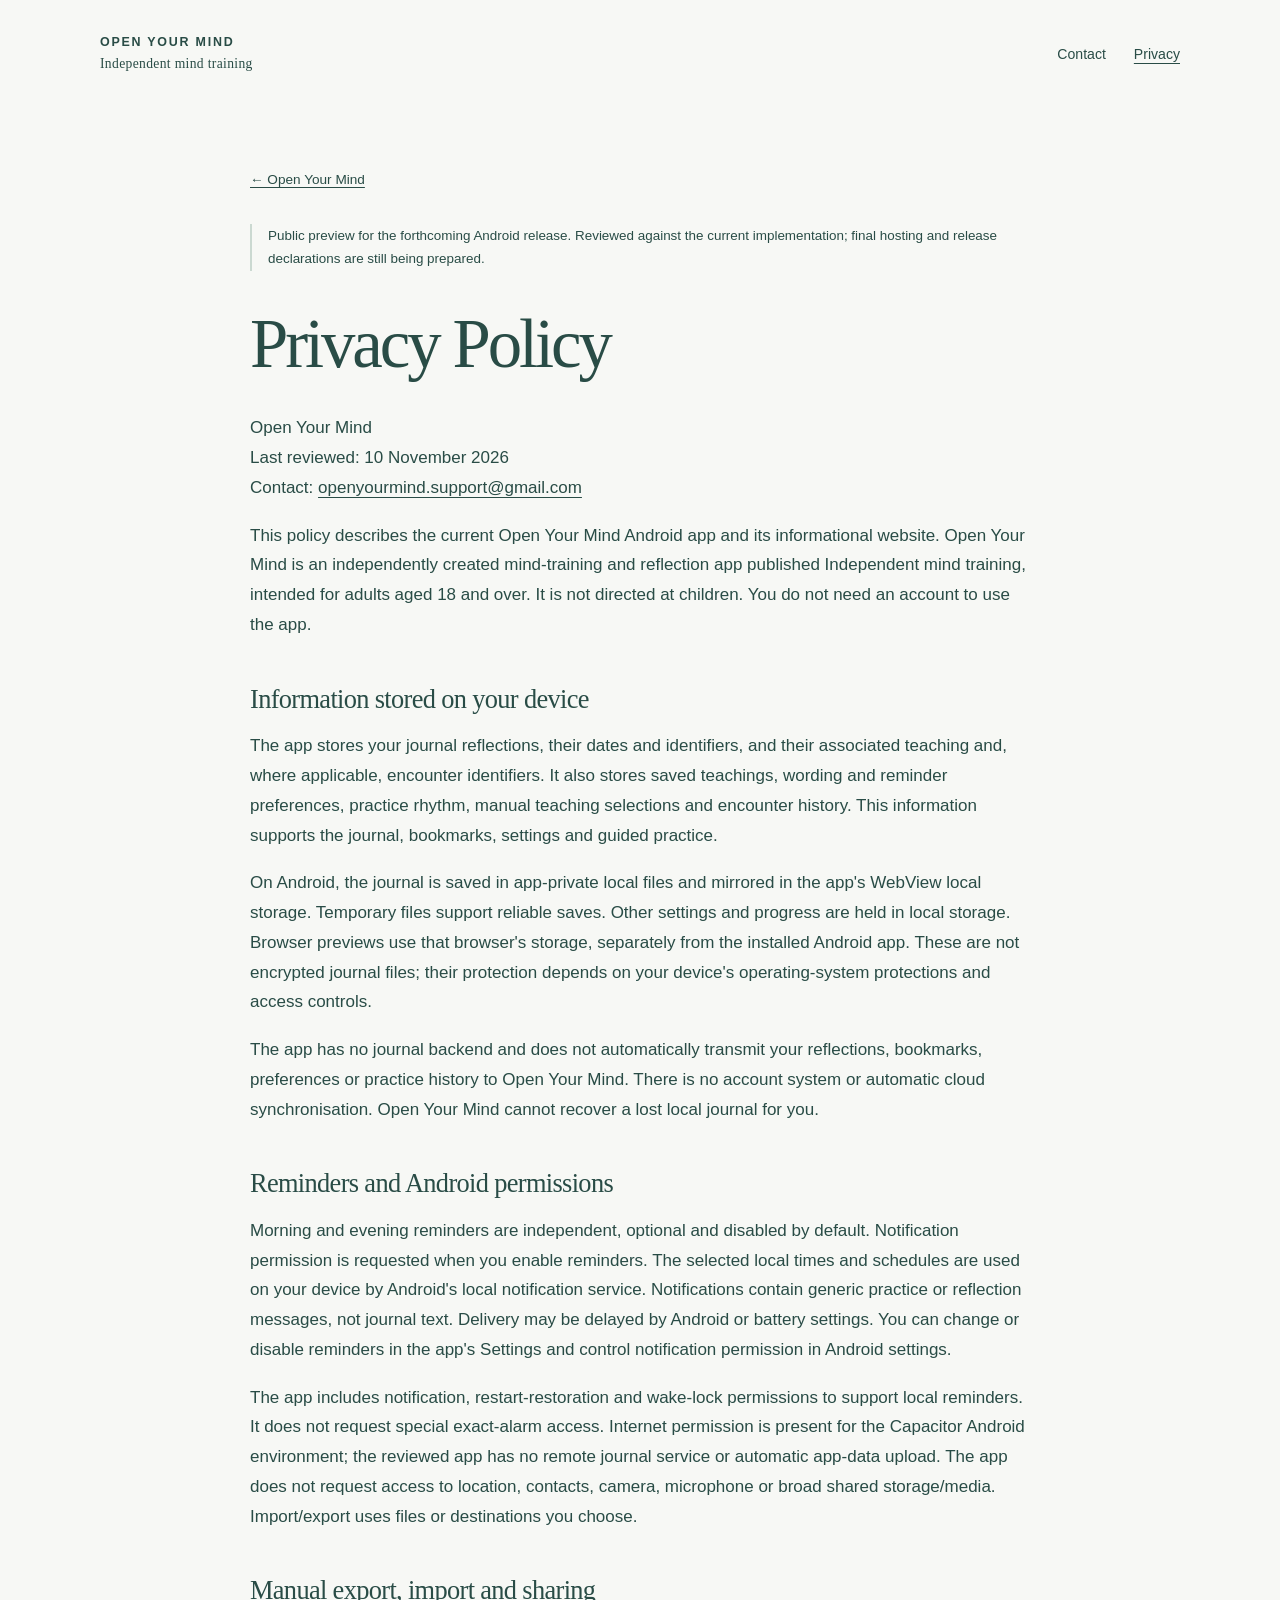
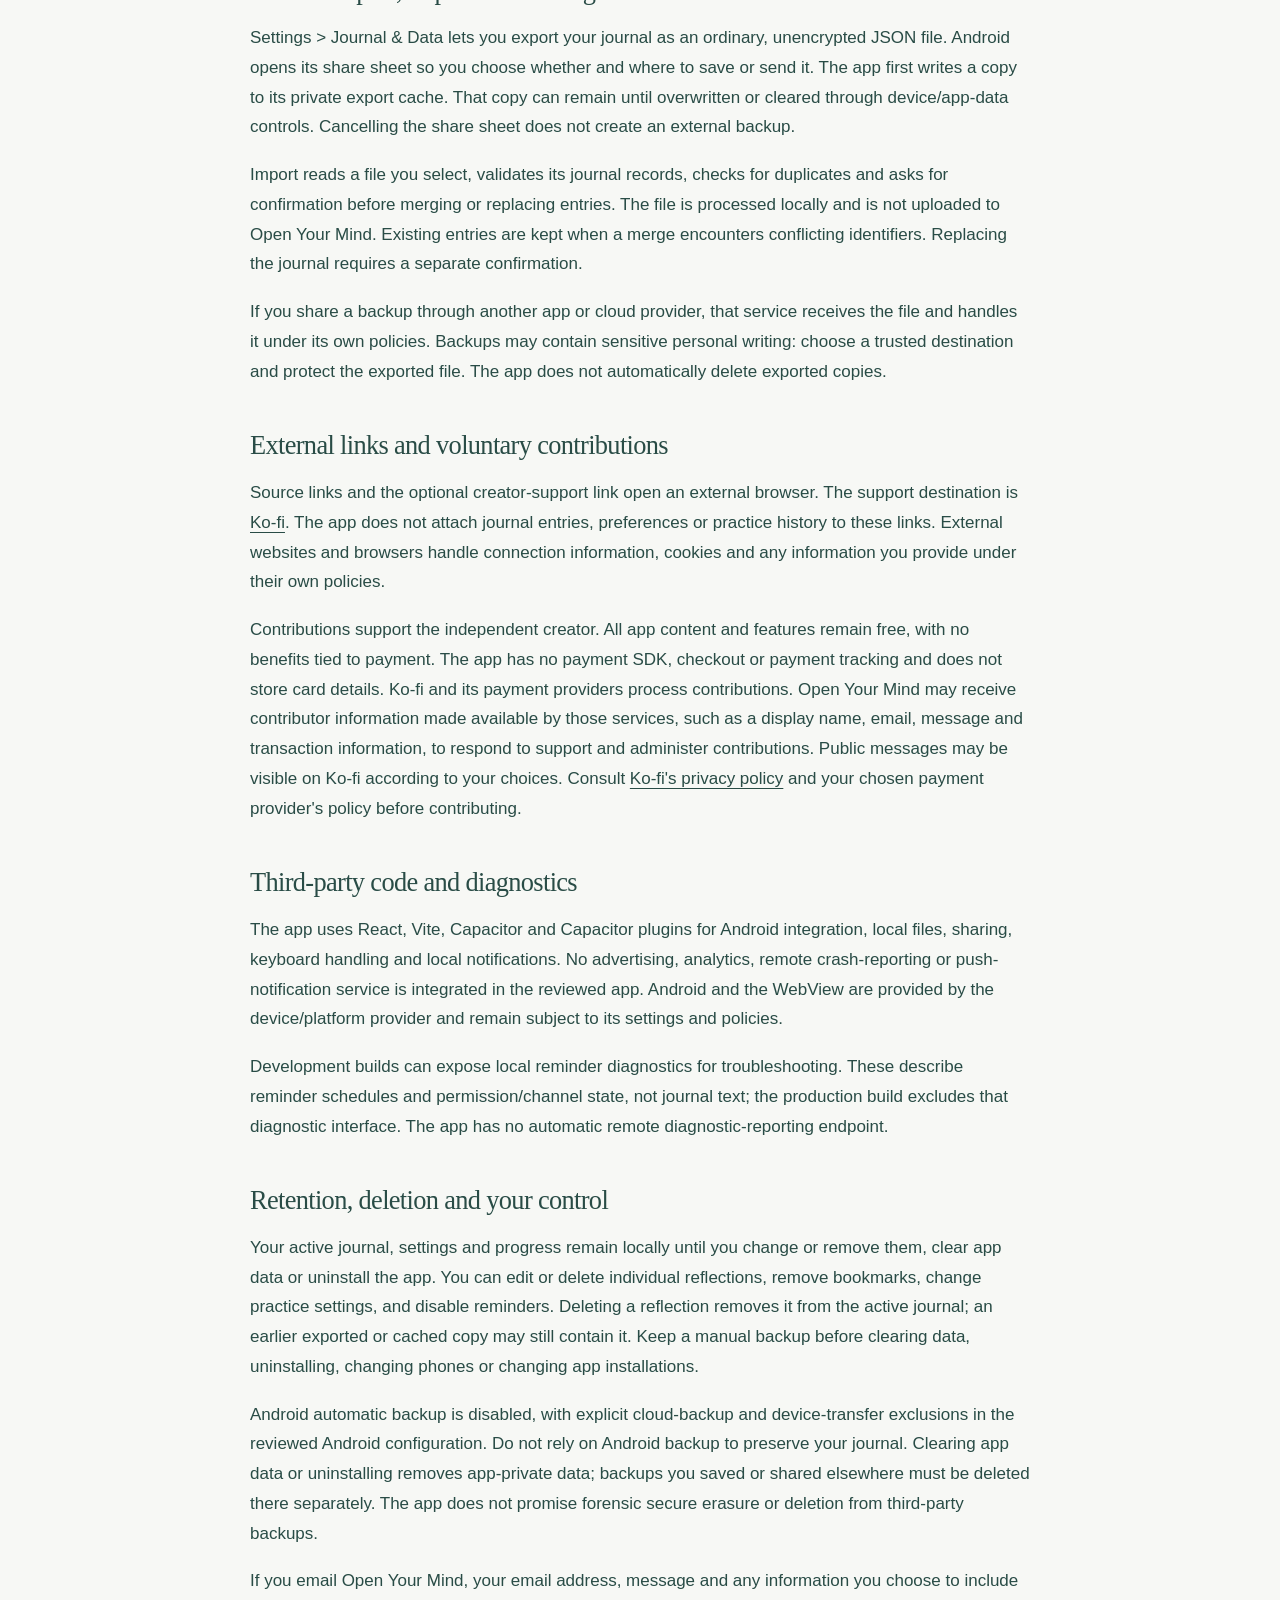
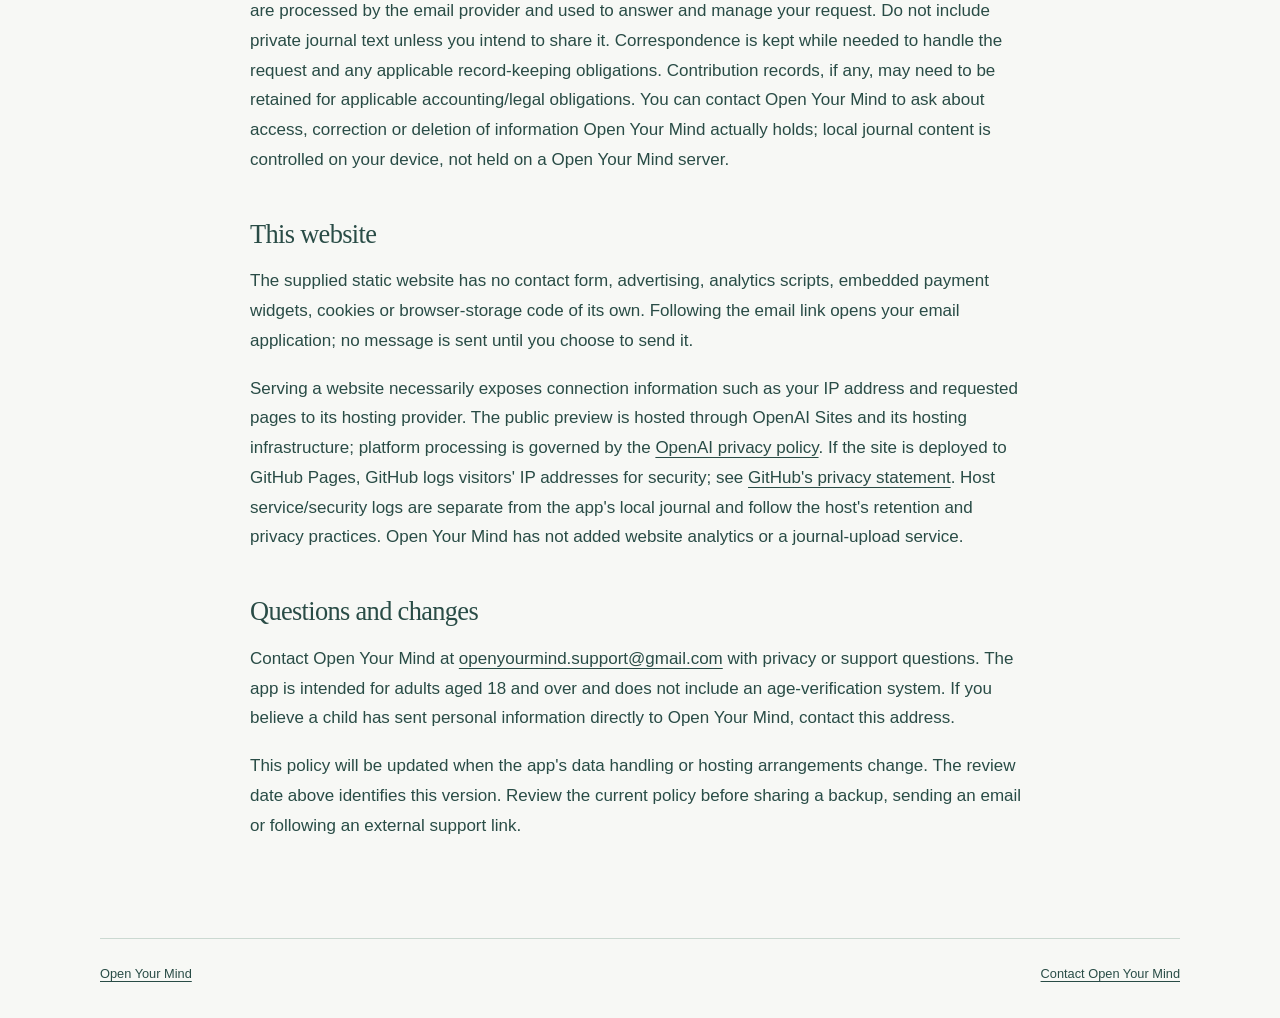
==== privacy.html @ 7584f124 "Add files via upload" ====
<!doctype html>
<html lang="en"><head><meta charset="utf-8"><meta name="viewport" content="width=device-width, initial-scale=1"><meta name="description" content="How Open Your Mind handles your local journal, reminders, backups and privacy. Contact Open Your Mind with privacy questions."><title>Privacy Policy · Open Your Mind</title><link rel="icon" href="assets/sun.png" type="image/png"><link rel="stylesheet" href="styles.css"></head>
<body><a class="skip" href="#main">Skip to content</a><header class="site-header wrap"><a class="wordmark" href="index.html">OPEN YOUR MIND<span>Independent mind training</span></a><nav aria-label="Main navigation"><a href="index.html#contact">Contact</a><a href="privacy.html" aria-current="page">Privacy</a></nav></header>
<main id="main" class="policy wrap"><a class="back" href="index.html">← Open Your Mind</a><aside class="preview-note" aria-label="Preview status">Public preview for the forthcoming Android release. Reviewed against the current implementation; final hosting and release declarations are still being prepared.</aside><h1>Privacy Policy</h1>
<p>Open Your Mind<br>
Last reviewed: 10 November 2026<br>
Contact: <a href="mailto:openyourmind.support@gmail.com">openyourmind.support@gmail.com</a></p>
<p>This policy describes the current Open Your Mind Android app and its informational website. Open Your Mind is an independently created mind-training and reflection app published Independent mind training, intended for adults aged 18 and over. It is not directed at children. You do not need an account to use the app.</p>
<h2>Information stored on your device</h2>
<p>The app stores your journal reflections, their dates and identifiers, and their associated teaching and, where applicable, encounter identifiers. It also stores saved teachings, wording and reminder preferences, practice rhythm, manual teaching selections and encounter history. This information supports the journal, bookmarks, settings and guided practice.</p>
<p>On Android, the journal is saved in app-private local files and mirrored in the app's WebView local storage. Temporary files support reliable saves. Other settings and progress are held in local storage. Browser previews use that browser's storage, separately from the installed Android app. These are not encrypted journal files; their protection depends on your device's operating-system protections and access controls.</p>
<p>The app has no journal backend and does not automatically transmit your reflections, bookmarks, preferences or practice history to Open Your Mind. There is no account system or automatic cloud synchronisation. Open Your Mind cannot recover a lost local journal for you.</p>
<h2>Reminders and Android permissions</h2>
<p>Morning and evening reminders are independent, optional and disabled by default. Notification permission is requested when you enable reminders. The selected local times and schedules are used on your device by Android's local notification service. Notifications contain generic practice or reflection messages, not journal text. Delivery may be delayed by Android or battery settings. You can change or disable reminders in the app's Settings and control notification permission in Android settings.</p>
<p>The app includes notification, restart-restoration and wake-lock permissions to support local reminders. It does not request special exact-alarm access. Internet permission is present for the Capacitor Android environment; the reviewed app has no remote journal service or automatic app-data upload. The app does not request access to location, contacts, camera, microphone or broad shared storage/media. Import/export uses files or destinations you choose.</p>
<h2>Manual export, import and sharing</h2>
<p>Settings &gt; Journal &amp; Data lets you export your journal as an ordinary, unencrypted JSON file. Android opens its share sheet so you choose whether and where to save or send it. The app first writes a copy to its private export cache. That copy can remain until overwritten or cleared through device/app-data controls. Cancelling the share sheet does not create an external backup.</p>
<p>Import reads a file you select, validates its journal records, checks for duplicates and asks for confirmation before merging or replacing entries. The file is processed locally and is not uploaded to Open Your Mind. Existing entries are kept when a merge encounters conflicting identifiers. Replacing the journal requires a separate confirmation.</p>
<p>If you share a backup through another app or cloud provider, that service receives the file and handles it under its own policies. Backups may contain sensitive personal writing: choose a trusted destination and protect the exported file. The app does not automatically delete exported copies.</p>
<h2>External links and voluntary contributions</h2>
<p>Source links and the optional creator-support link open an external browser. The support destination is <a href="https://ko-fi.com/openyourminds">Ko-fi</a>. The app does not attach journal entries, preferences or practice history to these links. External websites and browsers handle connection information, cookies and any information you provide under their own policies.</p>
<p>Contributions support the independent creator. All app content and features remain free, with no benefits tied to payment. The app has no payment SDK, checkout or payment tracking and does not store card details. Ko-fi and its payment providers process contributions. Open Your Mind may receive contributor information made available by those services, such as a display name, email, message and transaction information, to respond to support and administer contributions. Public messages may be visible on Ko-fi according to your choices. Consult <a href="https://more.ko-fi.com/privacy">Ko-fi's privacy policy</a> and your chosen payment provider's policy before contributing.</p>
<h2>Third-party code and diagnostics</h2>
<p>The app uses React, Vite, Capacitor and Capacitor plugins for Android integration, local files, sharing, keyboard handling and local notifications. No advertising, analytics, remote crash-reporting or push-notification service is integrated in the reviewed app. Android and the WebView are provided by the device/platform provider and remain subject to its settings and policies.</p>
<p>Development builds can expose local reminder diagnostics for troubleshooting. These describe reminder schedules and permission/channel state, not journal text; the production build excludes that diagnostic interface. The app has no automatic remote diagnostic-reporting endpoint.</p>
<h2>Retention, deletion and your control</h2>
<p>Your active journal, settings and progress remain locally until you change or remove them, clear app data or uninstall the app. You can edit or delete individual reflections, remove bookmarks, change practice settings, and disable reminders. Deleting a reflection removes it from the active journal; an earlier exported or cached copy may still contain it. Keep a manual backup before clearing data, uninstalling, changing phones or changing app installations.</p>
<p>Android automatic backup is disabled, with explicit cloud-backup and device-transfer exclusions in the reviewed Android configuration. Do not rely on Android backup to preserve your journal. Clearing app data or uninstalling removes app-private data; backups you saved or shared elsewhere must be deleted there separately. The app does not promise forensic secure erasure or deletion from third-party backups.</p>
<p>If you email Open Your Mind, your email address, message and any information you choose to include are processed by the email provider and used to answer and manage your request. Do not include private journal text unless you intend to share it. Correspondence is kept while needed to handle the request and any applicable record-keeping obligations. Contribution records, if any, may need to be retained for applicable accounting/legal obligations. You can contact Open Your Mind to ask about access, correction or deletion of information Open Your Mind actually holds; local journal content is controlled on your device, not held on a Open Your Mind server.</p>
<h2>This website</h2>
<p>The supplied static website has no contact form, advertising, analytics scripts, embedded payment widgets, cookies or browser-storage code of its own. Following the email link opens your email application; no message is sent until you choose to send it.</p>
<p>Serving a website necessarily exposes connection information such as your IP address and requested pages to its hosting provider. The public preview is hosted through OpenAI Sites and its hosting infrastructure; platform processing is governed by the <a href="https://openai.com/policies/privacy-policy/">OpenAI privacy policy</a>. If the site is deployed to GitHub Pages, GitHub logs visitors' IP addresses for security; see <a href="https://docs.github.com/en/site-policy/privacy-policies/github-general-privacy-statement">GitHub's privacy statement</a>. Host service/security logs are separate from the app's local journal and follow the host's retention and privacy practices. Open Your Mind has not added website analytics or a journal-upload service.</p>
<h2>Questions and changes</h2>
<p>Contact Open Your Mind at <a href="mailto:openyourmind.support@gmail.com">openyourmind.support@gmail.com</a> with privacy or support questions. The app is intended for adults aged 18 and over and does not include an age-verification system. If you believe a child has sent personal information directly to Open Your Mind, contact this address.</p>
<p>This policy will be updated when the app's data handling or hosting arrangements change. The review date above identifies this version. Review the current policy before sharing a backup, sending an email or following an external support link.</p></main>
<footer class="site-footer wrap"><a href="index.html">Open Your Mind</a><a href="mailto:openyourmind.support@gmail.com">Contact Open Your Mind</a></footer></body></html>
---- styles.css ----
:root{color-scheme:light;--porcelain:#F7F8F5;--forest:#294C46;--eucalyptus:#73958A;--mist:#CBD9D1;--teal:#527E79;--gold:#E7C98C;--sage-surface:#EAF0EB;--line:#CBD9D1}
*{box-sizing:border-box}html{scroll-behavior:smooth;scroll-padding-top:2rem}body{margin:0;background:var(--porcelain);color:var(--forest);font-family:Arial,Helvetica,sans-serif;font-size:17px;line-height:1.75;-webkit-text-size-adjust:100%}a{color:inherit;text-underline-offset:.25em;text-decoration-thickness:1px}a:hover{text-decoration-thickness:2px}a:focus-visible{outline:2px solid var(--forest);outline-offset:5px;border-radius:2px}h1,h2,h3,p{margin:0}h1,h2,h3{font-family:Georgia,'Times New Roman',serif;font-weight:400;line-height:1.2;text-wrap:balance}h1{font-size:clamp(3.2rem,8vw,6.5rem);letter-spacing:-.045em}h2{font-size:clamp(2rem,4vw,3.2rem);letter-spacing:-.025em}h3{font-size:1.45rem}p+p{margin-top:1em}.wrap{width:min(1080px,calc(100% - 64px));margin-inline:auto}.site-header{display:flex;justify-content:space-between;align-items:center;gap:24px;padding-block:32px}.wordmark{font-size:.78rem;letter-spacing:.14em;text-decoration:none;font-weight:600;line-height:1.5}.wordmark span{display:block;font-family:Georgia,serif;font-size:.85rem;font-weight:400;letter-spacing:.025em;margin-top:2px}nav{display:flex;gap:28px;font-size:.88rem}nav a{display:inline-flex;align-items:center;min-height:44px;text-decoration:none}nav a[aria-current]{text-decoration:underline}.eyebrow{font-size:.72rem;letter-spacing:.14em;text-transform:uppercase;margin-bottom:24px}.hero{padding-top:80px;text-align:center;position:relative;z-index:1}.hero .eyebrow{margin-bottom:28px}.intro{font-family:Georgia,serif;font-size:clamp(1.5rem,3vw,2rem);line-height:1.45;margin-top:28px}.hero-copy{max-width:550px;margin:24px auto 0;font-size:1rem}.text-link{display:inline-flex;align-items:center;gap:14px;min-height:44px;margin-top:24px;font-size:.85rem;text-decoration:none}.landscape{max-width:1600px;margin:10px auto 0;overflow:hidden;line-height:0}.landscape img{display:block;width:100%;height:auto;transform:scaleX(-1)}.about{display:grid;grid-template-columns:.9fr 1.3fr;gap:clamp(40px,8vw,120px);padding-block:100px 72px}.details section+section{margin-top:36px}.details h3{margin-bottom:12px}.details p{font-size:1rem}.availability{display:flex;align-items:flex-start;gap:32px;border-block:1px solid var(--line);padding-block:44px}.availability img{flex:none;object-fit:contain}.availability h2{font-size:1.85rem;margin-bottom:16px}.availability p{max-width:720px;font-size:1rem}.small{font-size:.85rem!important;line-height:1.7}.contact{padding-block:80px 96px}.contact h2{margin-bottom:18px}.contact p{max-width:620px}.email{display:inline-block;padding-block:12px;font-size:clamp(.96rem,3.5vw,1.25rem);overflow-wrap:anywhere}.contact .small{margin-top:12px;max-width:500px}.site-footer{border-top:1px solid var(--line);padding-block:24px 32px;display:flex;justify-content:space-between;gap:20px;flex-wrap:wrap;font-size:.8rem}.skip{position:absolute;top:8px;left:12px;z-index:20;padding:8px 12px;background:var(--forest);color:var(--porcelain);transform:translateY(-200%)}.skip:focus{transform:none}.policy{max-width:780px;padding-block:56px 80px}.policy h1{font-size:clamp(2.6rem,7vw,4.3rem);margin-bottom:28px}.policy h2{font-size:1.65rem;margin-top:44px;margin-bottom:16px}.policy p{margin-block:0 18px;overflow-wrap:anywhere}.preview-note{font-size:.84rem;max-width:780px;border-left:2px solid var(--mist);padding-left:16px;margin-bottom:32px}.policy .back{display:inline-block;margin-bottom:32px;font-size:.85rem}.policy strong{font-weight:600}
@media(max-width:600px){.wrap{width:calc(100% - 40px)}.site-header{padding-block:22px;align-items:flex-start;gap:12px}.wordmark{font-size:.65rem;letter-spacing:.1em}nav{gap:16px;font-size:.8rem;flex-wrap:wrap}.hero{padding-top:48px}.hero h1{font-size:3.35rem}.hero .eyebrow{font-size:.65rem}.hero-copy{font-size:.95rem}.wide-only{display:none}.landscape{margin-top:32px}.landscape img{width:118%;max-width:none;margin-left:-9%}.about{display:block;padding-block:56px}.section-intro{margin-bottom:32px}.section-intro h2 br{display:none}.details section+section{margin-top:28px}.availability{gap:18px;padding-block:32px}.availability img{width:44px;height:44px}.availability h2{font-size:1.65rem}.contact{padding-block:56px}.policy{padding-top:32px}.policy h2{font-size:1.5rem}.site-footer{font-size:.75rem}.policy p{font-size:1rem}}
@media(prefers-reduced-motion:reduce){html{scroll-behavior:auto}}
@media(max-width:600px){.site-header{flex-wrap:wrap}nav{margin-left:auto;max-width:100%}.availability>div{min-width:0}}
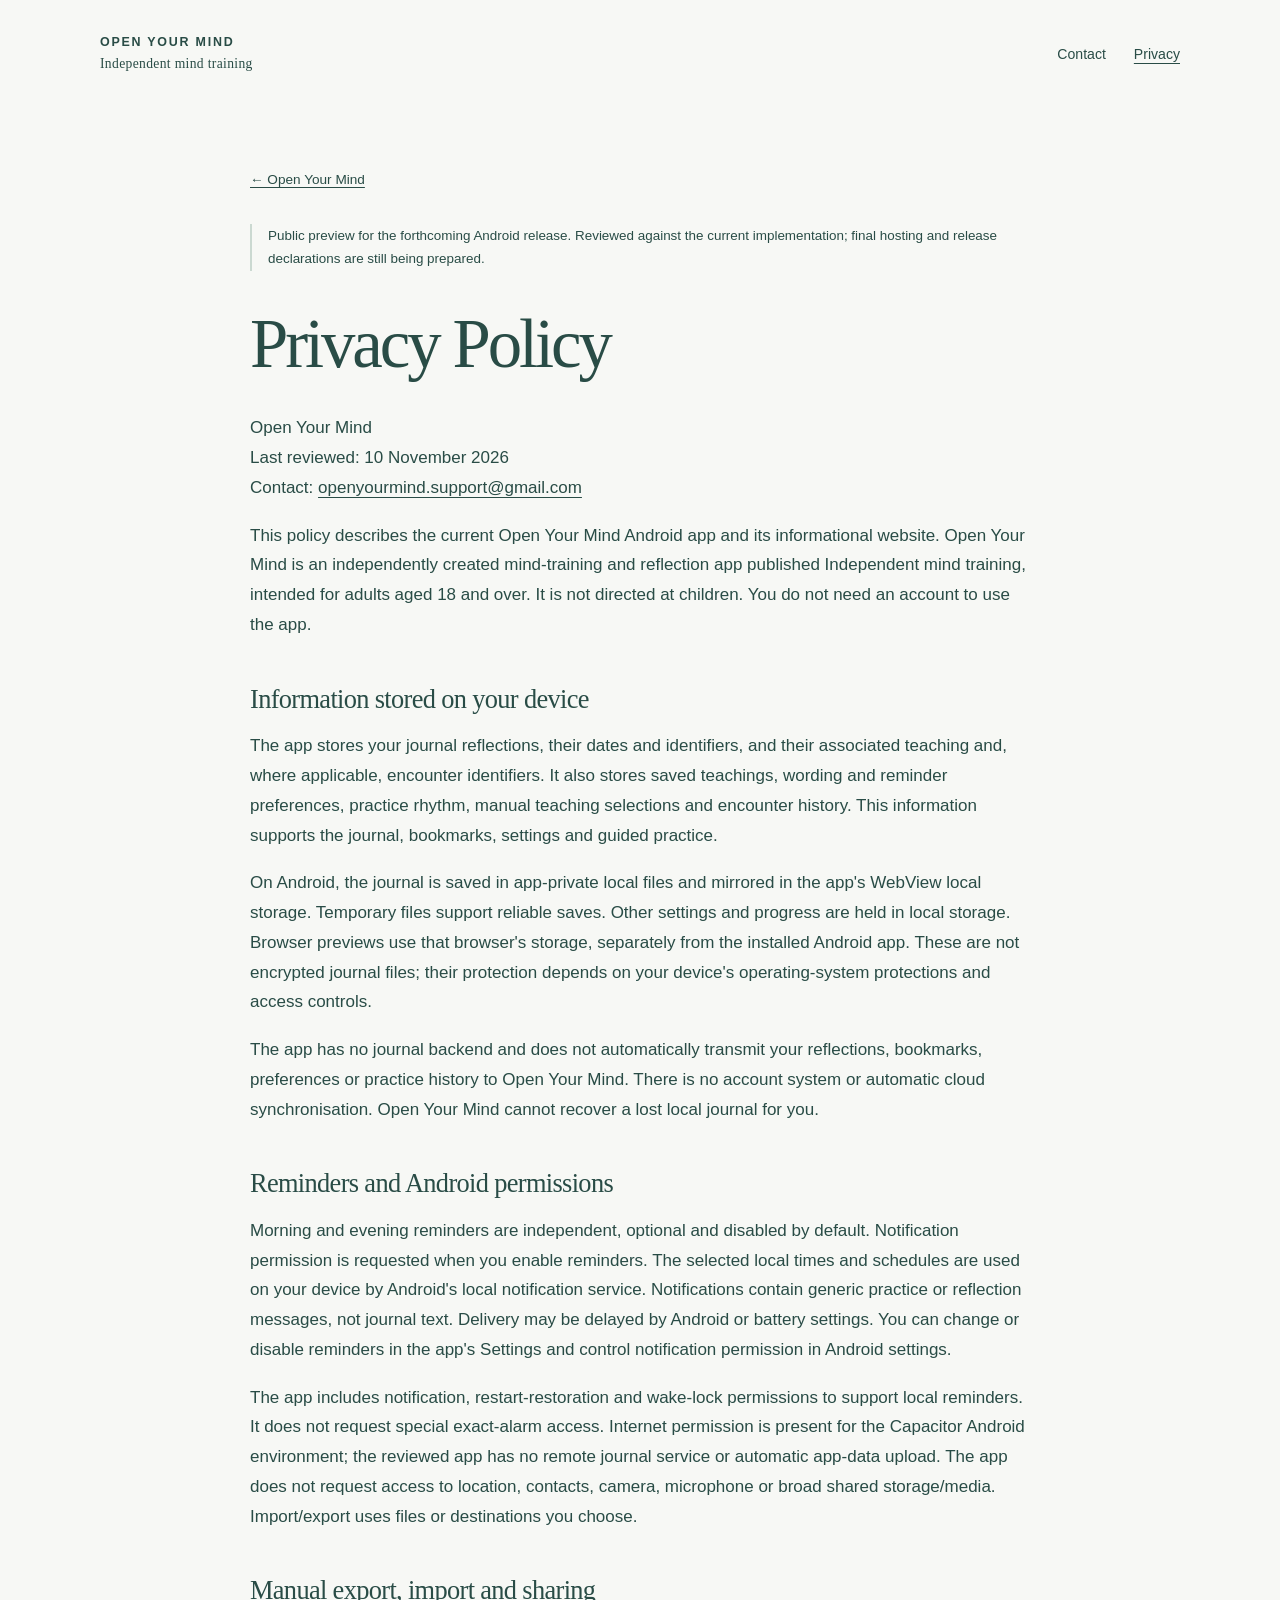
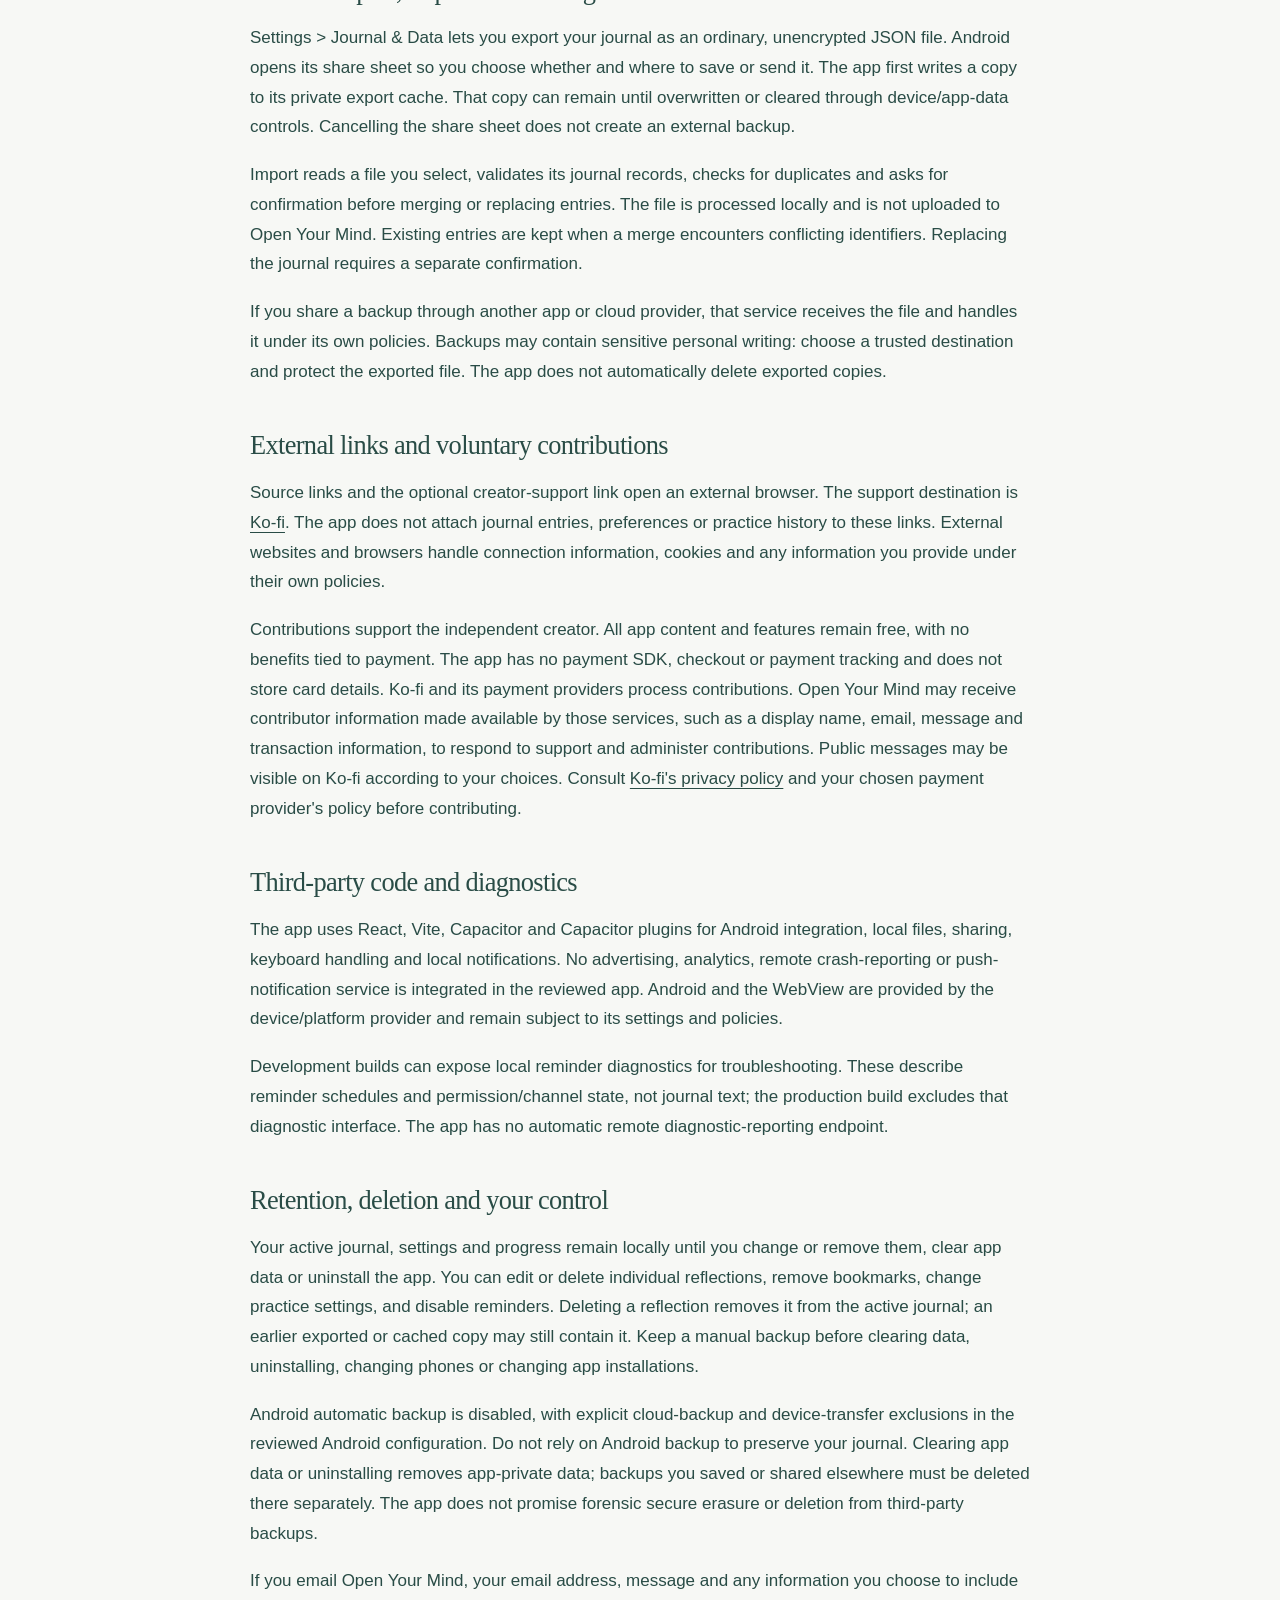
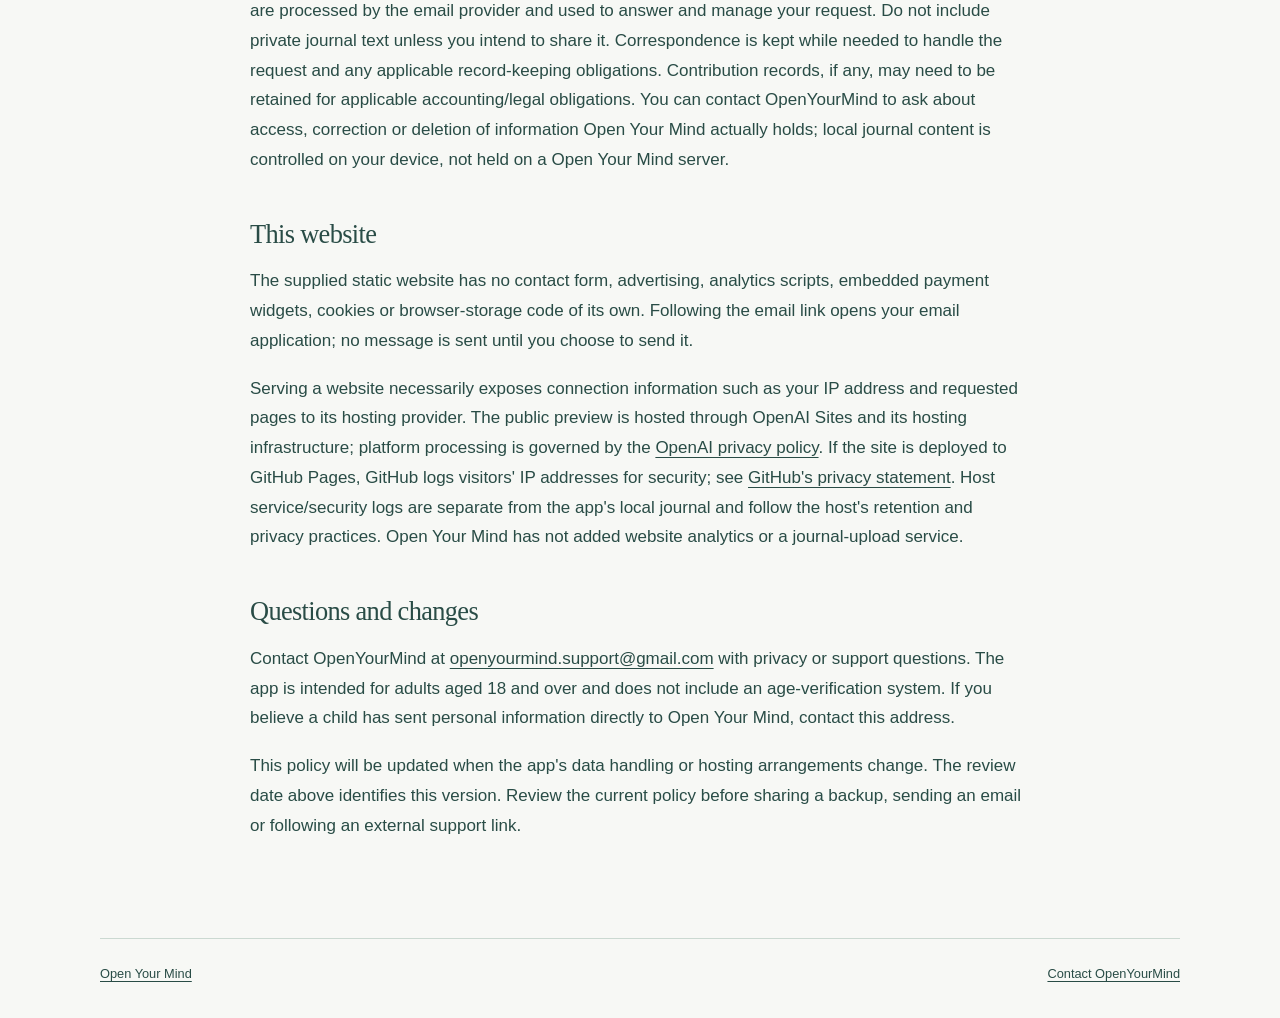
==== commit 57ca0bb7: "Add files via upload" ====
--- a/privacy.html
+++ b/privacy.html
@@ -1,5 +1,5 @@
 <!doctype html>
-<html lang="en"><head><meta charset="utf-8"><meta name="viewport" content="width=device-width, initial-scale=1"><meta name="description" content="How Open Your Mind handles your local journal, reminders, backups and privacy. Contact Open Your Mind with privacy questions."><title>Privacy Policy · Open Your Mind</title><link rel="icon" href="assets/sun.png" type="image/png"><link rel="stylesheet" href="styles.css"></head>
+<html lang="en"><head><meta charset="utf-8"><meta name="viewport" content="width=device-width, initial-scale=1"><meta name="description" content="How Open Your Mind handles your local journal, reminders, backups and privacy. Contact OpenYourMind with privacy questions."><title>Privacy Policy · Open Your Mind</title><link rel="icon" href="assets/sun.png" type="image/png"><link rel="stylesheet" href="styles.css"></head>
 <body><a class="skip" href="#main">Skip to content</a><header class="site-header wrap"><a class="wordmark" href="index.html">OPEN YOUR MIND<span>Independent mind training</span></a><nav aria-label="Main navigation"><a href="index.html#contact">Contact</a><a href="privacy.html" aria-current="page">Privacy</a></nav></header>
 <main id="main" class="policy wrap"><a class="back" href="index.html">← Open Your Mind</a><aside class="preview-note" aria-label="Preview status">Public preview for the forthcoming Android release. Reviewed against the current implementation; final hosting and release declarations are still being prepared.</aside><h1>Privacy Policy</h1>
 <p>Open Your Mind<br>
@@ -26,11 +26,11 @@
 <h2>Retention, deletion and your control</h2>
 <p>Your active journal, settings and progress remain locally until you change or remove them, clear app data or uninstall the app. You can edit or delete individual reflections, remove bookmarks, change practice settings, and disable reminders. Deleting a reflection removes it from the active journal; an earlier exported or cached copy may still contain it. Keep a manual backup before clearing data, uninstalling, changing phones or changing app installations.</p>
 <p>Android automatic backup is disabled, with explicit cloud-backup and device-transfer exclusions in the reviewed Android configuration. Do not rely on Android backup to preserve your journal. Clearing app data or uninstalling removes app-private data; backups you saved or shared elsewhere must be deleted there separately. The app does not promise forensic secure erasure or deletion from third-party backups.</p>
-<p>If you email Open Your Mind, your email address, message and any information you choose to include are processed by the email provider and used to answer and manage your request. Do not include private journal text unless you intend to share it. Correspondence is kept while needed to handle the request and any applicable record-keeping obligations. Contribution records, if any, may need to be retained for applicable accounting/legal obligations. You can contact Open Your Mind to ask about access, correction or deletion of information Open Your Mind actually holds; local journal content is controlled on your device, not held on a Open Your Mind server.</p>
+<p>If you email Open Your Mind, your email address, message and any information you choose to include are processed by the email provider and used to answer and manage your request. Do not include private journal text unless you intend to share it. Correspondence is kept while needed to handle the request and any applicable record-keeping obligations. Contribution records, if any, may need to be retained for applicable accounting/legal obligations. You can contact OpenYourMind to ask about access, correction or deletion of information Open Your Mind actually holds; local journal content is controlled on your device, not held on a Open Your Mind server.</p>
 <h2>This website</h2>
 <p>The supplied static website has no contact form, advertising, analytics scripts, embedded payment widgets, cookies or browser-storage code of its own. Following the email link opens your email application; no message is sent until you choose to send it.</p>
 <p>Serving a website necessarily exposes connection information such as your IP address and requested pages to its hosting provider. The public preview is hosted through OpenAI Sites and its hosting infrastructure; platform processing is governed by the <a href="https://openai.com/policies/privacy-policy/">OpenAI privacy policy</a>. If the site is deployed to GitHub Pages, GitHub logs visitors' IP addresses for security; see <a href="https://docs.github.com/en/site-policy/privacy-policies/github-general-privacy-statement">GitHub's privacy statement</a>. Host service/security logs are separate from the app's local journal and follow the host's retention and privacy practices. Open Your Mind has not added website analytics or a journal-upload service.</p>
 <h2>Questions and changes</h2>
-<p>Contact Open Your Mind at <a href="mailto:openyourmind.support@gmail.com">openyourmind.support@gmail.com</a> with privacy or support questions. The app is intended for adults aged 18 and over and does not include an age-verification system. If you believe a child has sent personal information directly to Open Your Mind, contact this address.</p>
+<p>Contact OpenYourMind at <a href="mailto:openyourmind.support@gmail.com">openyourmind.support@gmail.com</a> with privacy or support questions. The app is intended for adults aged 18 and over and does not include an age-verification system. If you believe a child has sent personal information directly to Open Your Mind, contact this address.</p>
 <p>This policy will be updated when the app's data handling or hosting arrangements change. The review date above identifies this version. Review the current policy before sharing a backup, sending an email or following an external support link.</p></main>
-<footer class="site-footer wrap"><a href="index.html">Open Your Mind</a><a href="mailto:openyourmind.support@gmail.com">Contact Open Your Mind</a></footer></body></html>
+<footer class="site-footer wrap"><a href="index.html">Open Your Mind</a><a href="mailto:openyourmind.support@gmail.com">Contact OpenYourMind</a></footer></body></html>
--- a/styles.css
+++ b/styles.css
@@ -1,5 +1,12 @@
-:root{color-scheme:light;--porcelain:#F7F8F5;--forest:#294C46;--eucalyptus:#73958A;--mist:#CBD9D1;--teal:#527E79;--gold:#E7C98C;--sage-surface:#EAF0EB;--line:#CBD9D1}
-*{box-sizing:border-box}html{scroll-behavior:smooth;scroll-padding-top:2rem}body{margin:0;background:var(--porcelain);color:var(--forest);font-family:Arial,Helvetica,sans-serif;font-size:17px;line-height:1.75;-webkit-text-size-adjust:100%}a{color:inherit;text-underline-offset:.25em;text-decoration-thickness:1px}a:hover{text-decoration-thickness:2px}a:focus-visible{outline:2px solid var(--forest);outline-offset:5px;border-radius:2px}h1,h2,h3,p{margin:0}h1,h2,h3{font-family:Georgia,'Times New Roman',serif;font-weight:400;line-height:1.2;text-wrap:balance}h1{font-size:clamp(3.2rem,8vw,6.5rem);letter-spacing:-.045em}h2{font-size:clamp(2rem,4vw,3.2rem);letter-spacing:-.025em}h3{font-size:1.45rem}p+p{margin-top:1em}.wrap{width:min(1080px,calc(100% - 64px));margin-inline:auto}.site-header{display:flex;justify-content:space-between;align-items:center;gap:24px;padding-block:32px}.wordmark{font-size:.78rem;letter-spacing:.14em;text-decoration:none;font-weight:600;line-height:1.5}.wordmark span{display:block;font-family:Georgia,serif;font-size:.85rem;font-weight:400;letter-spacing:.025em;margin-top:2px}nav{display:flex;gap:28px;font-size:.88rem}nav a{display:inline-flex;align-items:center;min-height:44px;text-decoration:none}nav a[aria-current]{text-decoration:underline}.eyebrow{font-size:.72rem;letter-spacing:.14em;text-transform:uppercase;margin-bottom:24px}.hero{padding-top:80px;text-align:center;position:relative;z-index:1}.hero .eyebrow{margin-bottom:28px}.intro{font-family:Georgia,serif;font-size:clamp(1.5rem,3vw,2rem);line-height:1.45;margin-top:28px}.hero-copy{max-width:550px;margin:24px auto 0;font-size:1rem}.text-link{display:inline-flex;align-items:center;gap:14px;min-height:44px;margin-top:24px;font-size:.85rem;text-decoration:none}.landscape{max-width:1600px;margin:10px auto 0;overflow:hidden;line-height:0}.landscape img{display:block;width:100%;height:auto;transform:scaleX(-1)}.about{display:grid;grid-template-columns:.9fr 1.3fr;gap:clamp(40px,8vw,120px);padding-block:100px 72px}.details section+section{margin-top:36px}.details h3{margin-bottom:12px}.details p{font-size:1rem}.availability{display:flex;align-items:flex-start;gap:32px;border-block:1px solid var(--line);padding-block:44px}.availability img{flex:none;object-fit:contain}.availability h2{font-size:1.85rem;margin-bottom:16px}.availability p{max-width:720px;font-size:1rem}.small{font-size:.85rem!important;line-height:1.7}.contact{padding-block:80px 96px}.contact h2{margin-bottom:18px}.contact p{max-width:620px}.email{display:inline-block;padding-block:12px;font-size:clamp(.96rem,3.5vw,1.25rem);overflow-wrap:anywhere}.contact .small{margin-top:12px;max-width:500px}.site-footer{border-top:1px solid var(--line);padding-block:24px 32px;display:flex;justify-content:space-between;gap:20px;flex-wrap:wrap;font-size:.8rem}.skip{position:absolute;top:8px;left:12px;z-index:20;padding:8px 12px;background:var(--forest);color:var(--porcelain);transform:translateY(-200%)}.skip:focus{transform:none}.policy{max-width:780px;padding-block:56px 80px}.policy h1{font-size:clamp(2.6rem,7vw,4.3rem);margin-bottom:28px}.policy h2{font-size:1.65rem;margin-top:44px;margin-bottom:16px}.policy p{margin-block:0 18px;overflow-wrap:anywhere}.preview-note{font-size:.84rem;max-width:780px;border-left:2px solid var(--mist);padding-left:16px;margin-bottom:32px}.policy .back{display:inline-block;margin-bottom:32px;font-size:.85rem}.policy strong{font-weight:600}
-@media(max-width:600px){.wrap{width:calc(100% - 40px)}.site-header{padding-block:22px;align-items:flex-start;gap:12px}.wordmark{font-size:.65rem;letter-spacing:.1em}nav{gap:16px;font-size:.8rem;flex-wrap:wrap}.hero{padding-top:48px}.hero h1{font-size:3.35rem}.hero .eyebrow{font-size:.65rem}.hero-copy{font-size:.95rem}.wide-only{display:none}.landscape{margin-top:32px}.landscape img{width:118%;max-width:none;margin-left:-9%}.about{display:block;padding-block:56px}.section-intro{margin-bottom:32px}.section-intro h2 br{display:none}.details section+section{margin-top:28px}.availability{gap:18px;padding-block:32px}.availability img{width:44px;height:44px}.availability h2{font-size:1.65rem}.contact{padding-block:56px}.policy{padding-top:32px}.policy h2{font-size:1.5rem}.site-footer{font-size:.75rem}.policy p{font-size:1rem}}
-@media(prefers-reduced-motion:reduce){html{scroll-behavior:auto}}
-@media(max-width:600px){.site-header{flex-wrap:wrap}nav{margin-left:auto;max-width:100%}.availability>div{min-width:0}}
+:root{color-scheme:light;--porcelain:#F7F8F5;--forest:#294C46;--eucalyptus:#73958A;--mist:#CBD9D1;--teal:#527E79;--gold:#E7C98C;--sage-surface:#EAF0EB;--line:#CBD9D1}
+*{box-sizing:border-box}html{scroll-behavior:smooth;scroll-padding-top:2rem}body{margin:0;background:var(--porcelain);color:var(--forest);font-family:Arial,Helvetica,sans-serif;font-size:17px;line-height:1.75;-webkit-text-size-adjust:100%}a{color:inherit;text-underline-offset:.25em;text-decoration-thickness:1px}a:hover{text-decoration-thickness:2px}a:focus-visible{outline:2px solid var(--forest);outline-offset:5px;border-radius:2px}h1,h2,h3,p{margin:0}h1,h2,h3{font-family:Georgia,'Times New Roman',serif;font-weight:400;line-height:1.2;text-wrap:balance}h1{font-size:clamp(3.2rem,8vw,6.5rem);letter-spacing:-.045em}h2{font-size:clamp(2rem,4vw,3.2rem);letter-spacing:-.025em}h3{font-size:1.45rem}p+p{margin-top:1em}.wrap{width:min(1080px,calc(100% - 64px));margin-inline:auto}.site-header{display:flex;justify-content:space-between;align-items:center;gap:24px;padding-block:32px}.wordmark{font-size:.78rem;letter-spacing:.14em;text-decoration:none;font-weight:600;line-height:1.5}.wordmark span{display:block;font-family:Georgia,serif;font-size:.85rem;font-weight:400;letter-spacing:.025em;margin-top:2px}nav{display:flex;gap:28px;font-size:.88rem}nav a{display:inline-flex;align-items:center;min-height:44px;text-decoration:none}nav a[aria-current]{text-decoration:underline}.eyebrow{font-size:.72rem;letter-spacing:.14em;text-transform:uppercase;margin-bottom:24px}.hero{padding-top:80px;text-align:center;position:relative;z-index:1}.hero .eyebrow{margin-bottom:28px}.intro{font-family:Georgia,serif;font-size:clamp(1.5rem,3vw,2rem);line-height:1.45;margin-top:28px}.hero-copy{max-width:550px;margin:24px auto 0;font-size:1rem}.text-link{display:inline-flex;align-items:center;gap:14px;min-height:44px;margin-top:24px;font-size:.85rem;text-decoration:none}.landscape{max-width:1600px;margin:10px auto 0;overflow:hidden;line-height:0}.landscape img{display:block;width:100%;height:auto;transform:scaleX(-1)}.about{display:grid;grid-template-columns:.9fr 1.3fr;gap:clamp(40px,8vw,120px);padding-block:100px 72px}.details section+section{margin-top:36px}.details h3{margin-bottom:12px}.details p{font-size:1rem}.availability{display:flex;align-items:flex-start;gap:32px;border-block:1px solid var(--line);padding-block:44px}.availability img{flex:none;object-fit:contain}.availability h2{font-size:1.85rem;margin-bottom:16px}.availability p{max-width:720px;font-size:1rem}.small{font-size:.85rem!important;line-height:1.7}.contact{padding-block:80px 96px}.contact h2{margin-bottom:18px}.contact p{max-width:620px}.email{display:inline-block;padding-block:12px;font-size:clamp(.96rem,3.5vw,1.25rem);overflow-wrap:anywhere}.contact .small{margin-top:12px;max-width:500px}.site-footer{border-top:1px solid var(--line);padding-block:24px 32px;display:flex;justify-content:space-between;gap:20px;flex-wrap:wrap;font-size:.8rem}.skip{position:absolute;top:8px;left:12px;z-index:20;padding:8px 12px;background:var(--forest);color:var(--porcelain);transform:translateY(-200%)}.skip:focus{transform:none}.policy{max-width:780px;padding-block:56px 80px}.policy h1{font-size:clamp(2.6rem,7vw,4.3rem);margin-bottom:28px}.policy h2{font-size:1.65rem;margin-top:44px;margin-bottom:16px}.policy p{margin-block:0 18px;overflow-wrap:anywhere}.preview-note{font-size:.84rem;max-width:780px;border-left:2px solid var(--mist);padding-left:16px;margin-bottom:32px}.policy .back{display:inline-block;margin-bottom:32px;font-size:.85rem}.policy strong{font-weight:600}
+@media(max-width:600px){.wrap{width:calc(100% - 40px)}.site-header{padding-block:22px;align-items:flex-start;gap:12px}.wordmark{font-size:.65rem;letter-spacing:.1em}nav{gap:16px;font-size:.8rem;flex-wrap:wrap}.hero{padding-top:48px}.hero h1{font-size:3.35rem}.hero .eyebrow{font-size:.65rem}.hero-copy{font-size:.95rem}.wide-only{display:none}.landscape{margin-top:32px}.landscape img{width:118%;max-width:none;margin-left:-9%}.about{display:block;padding-block:56px}.section-intro{margin-bottom:32px}.section-intro h2 br{display:none}.details section+section{margin-top:28px}.availability{gap:18px;padding-block:32px}.availability img{width:44px;height:44px}.availability h2{font-size:1.65rem}.contact{padding-block:56px}.policy{padding-top:32px}.policy h2{font-size:1.5rem}.site-footer{font-size:.75rem}.policy p{font-size:1rem}}
+@media(prefers-reduced-motion:reduce){html{scroll-behavior:auto}}
+@media(max-width:600px){.site-header{flex-wrap:wrap}nav{margin-left:auto;max-width:100%}.availability>div{min-width:0}}
+
+/* Keep the landscape atmospheric without turning it into a full extra screen. */
+.hero{padding-top:40px}.intro{margin-top:20px}.hero-copy{margin-top:18px}.text-link{margin-top:14px}
+.landscape{height:clamp(150px,23vw,300px);margin-top:12px}.landscape img{height:100%;object-fit:cover;object-position:center 30%}
+.about{padding-block:48px;gap:clamp(32px,6vw,80px)}.details section+section{margin-top:26px}
+.availability{padding-block:32px}.contact{padding-block:48px 56px}
+@media(max-width:600px){.hero{padding-top:28px}.landscape{height:160px;margin-top:16px}.landscape img{width:100%;margin-left:0}.about{padding-block:36px}.section-intro{margin-bottom:24px}.contact{padding-block:36px 40px}.availability{padding-block:28px}}
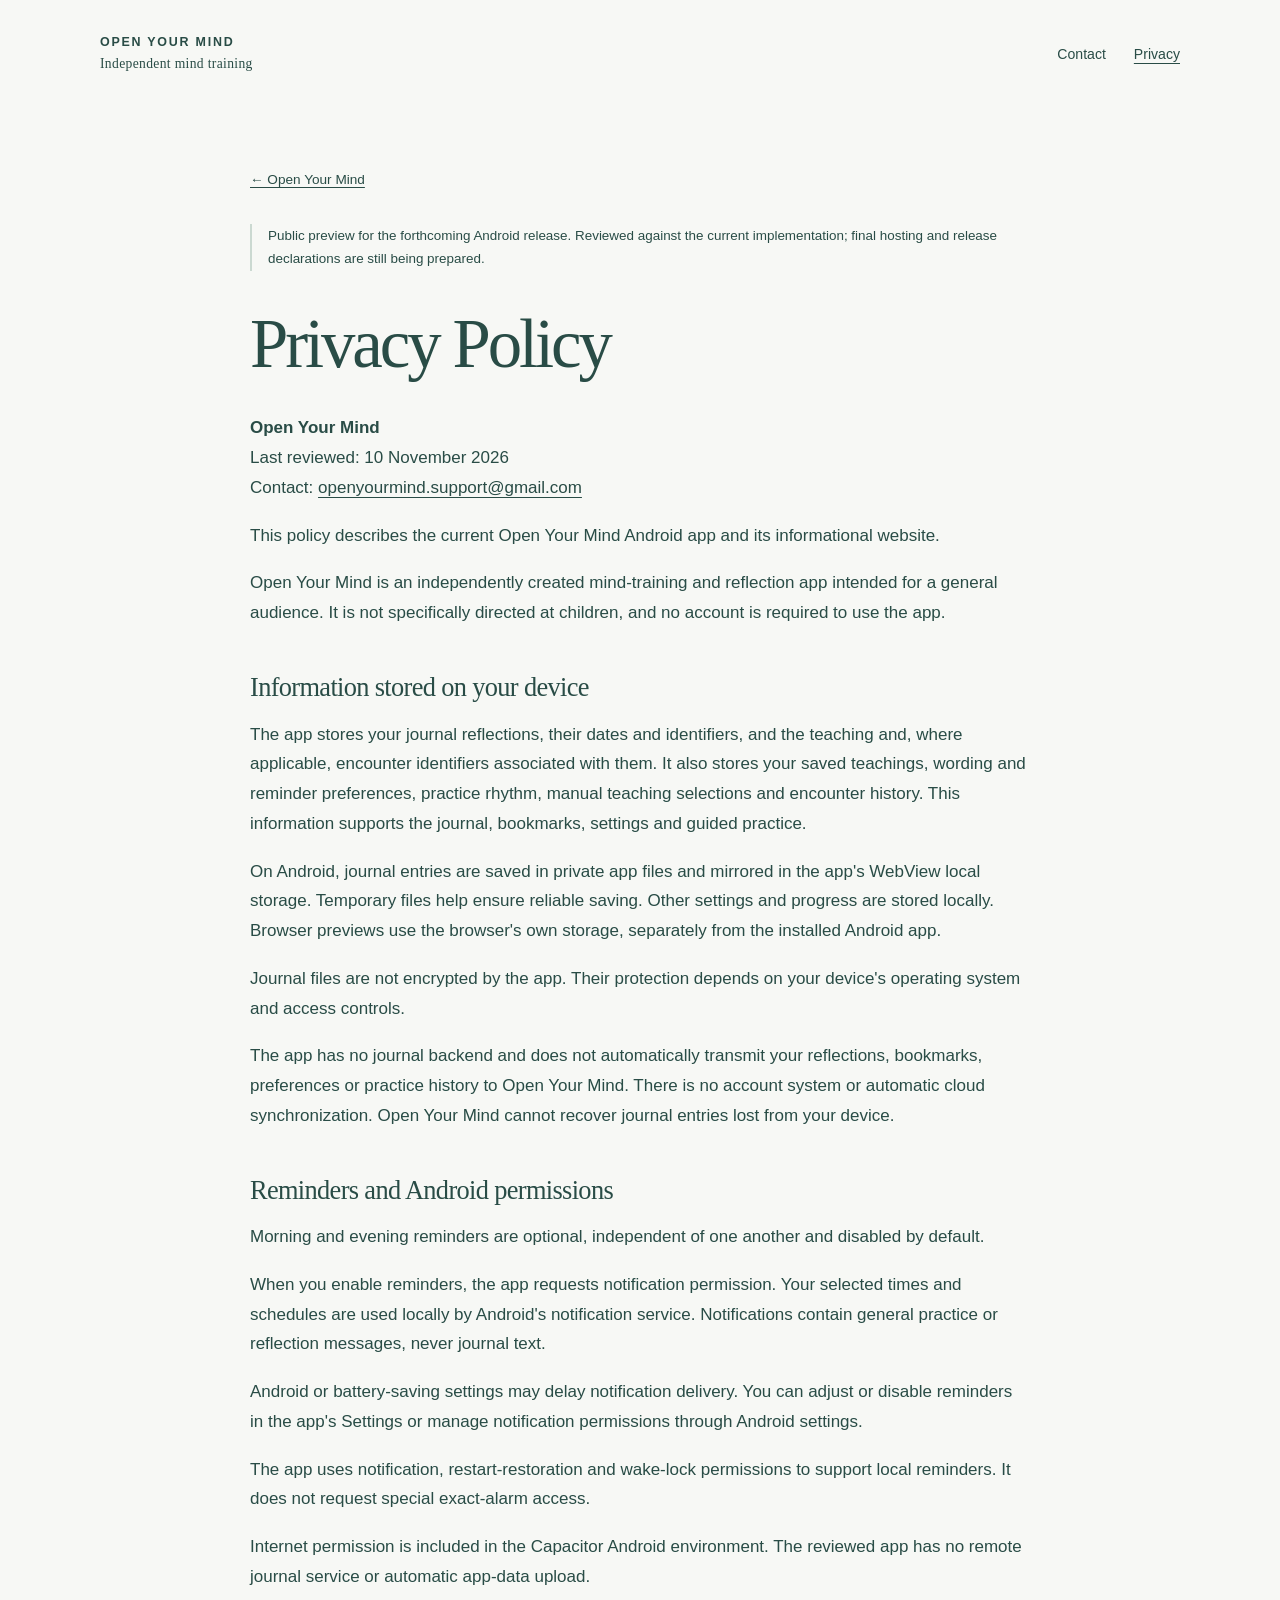
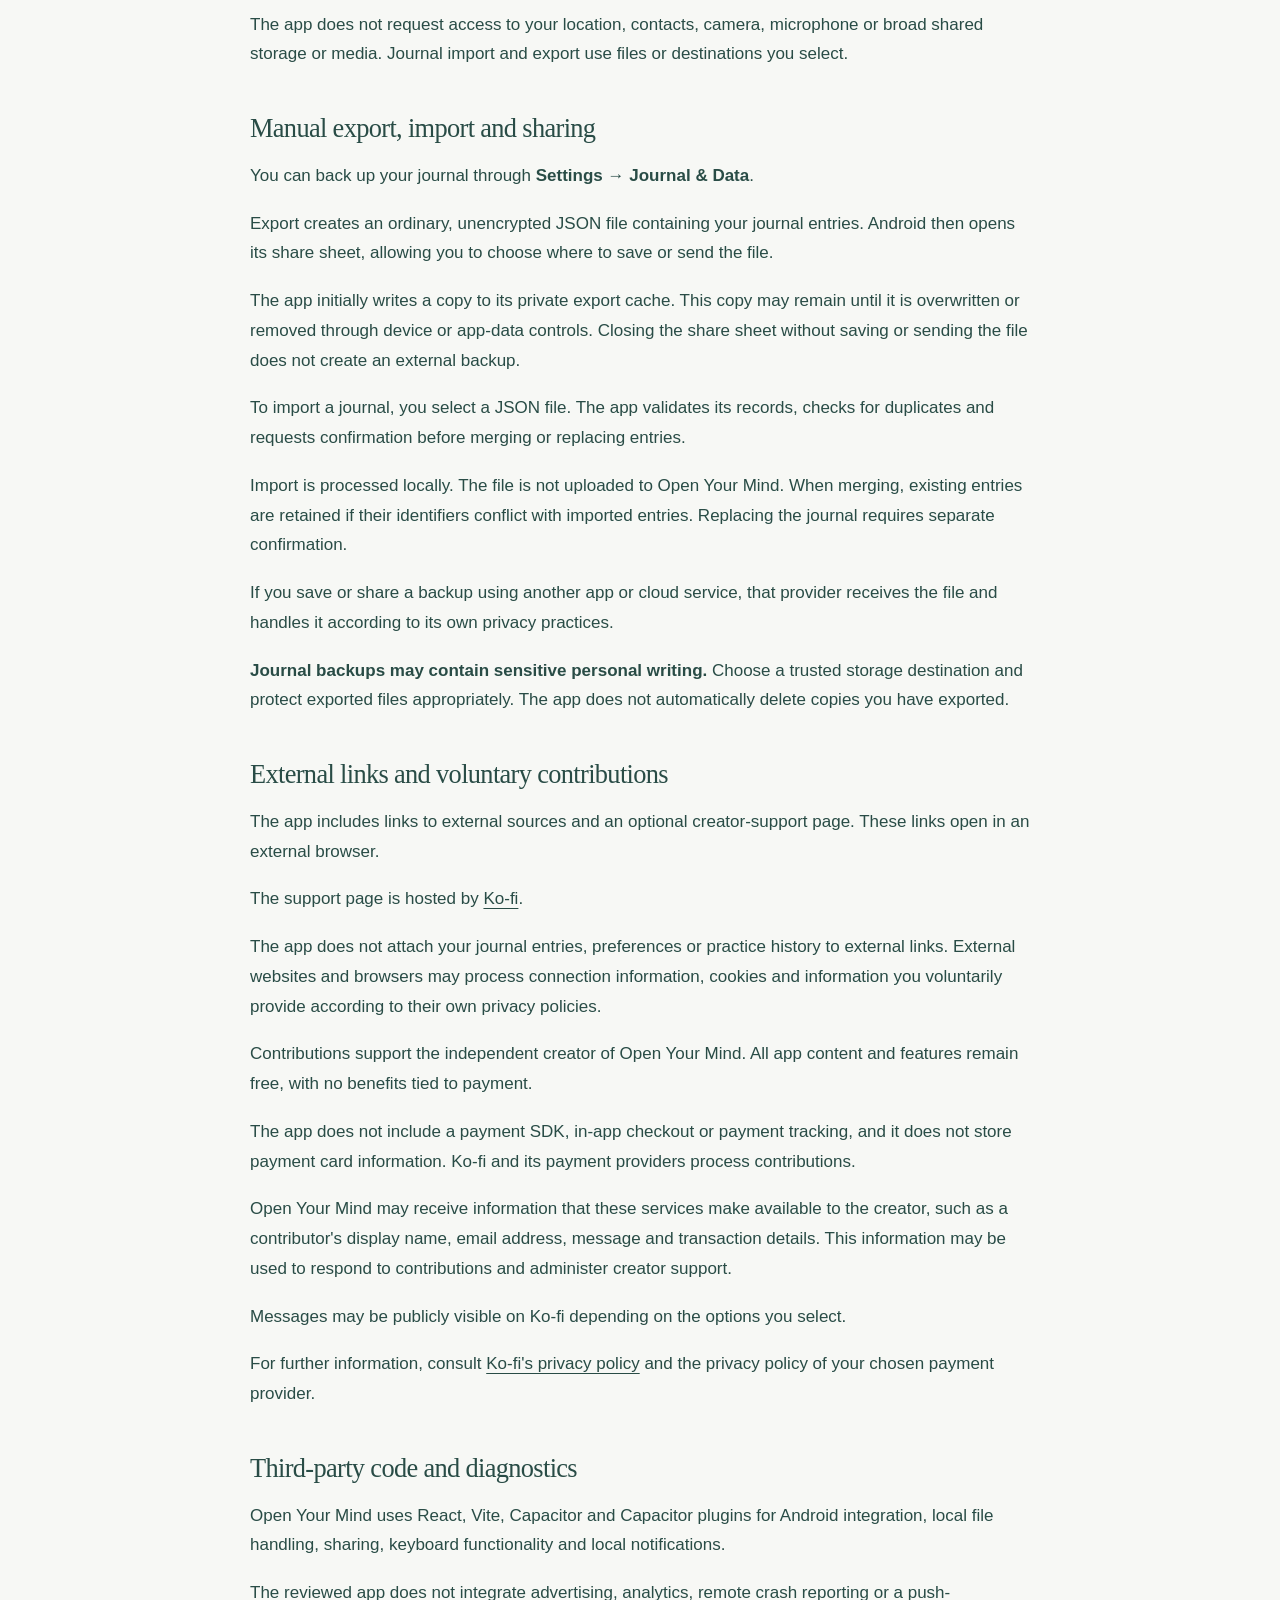
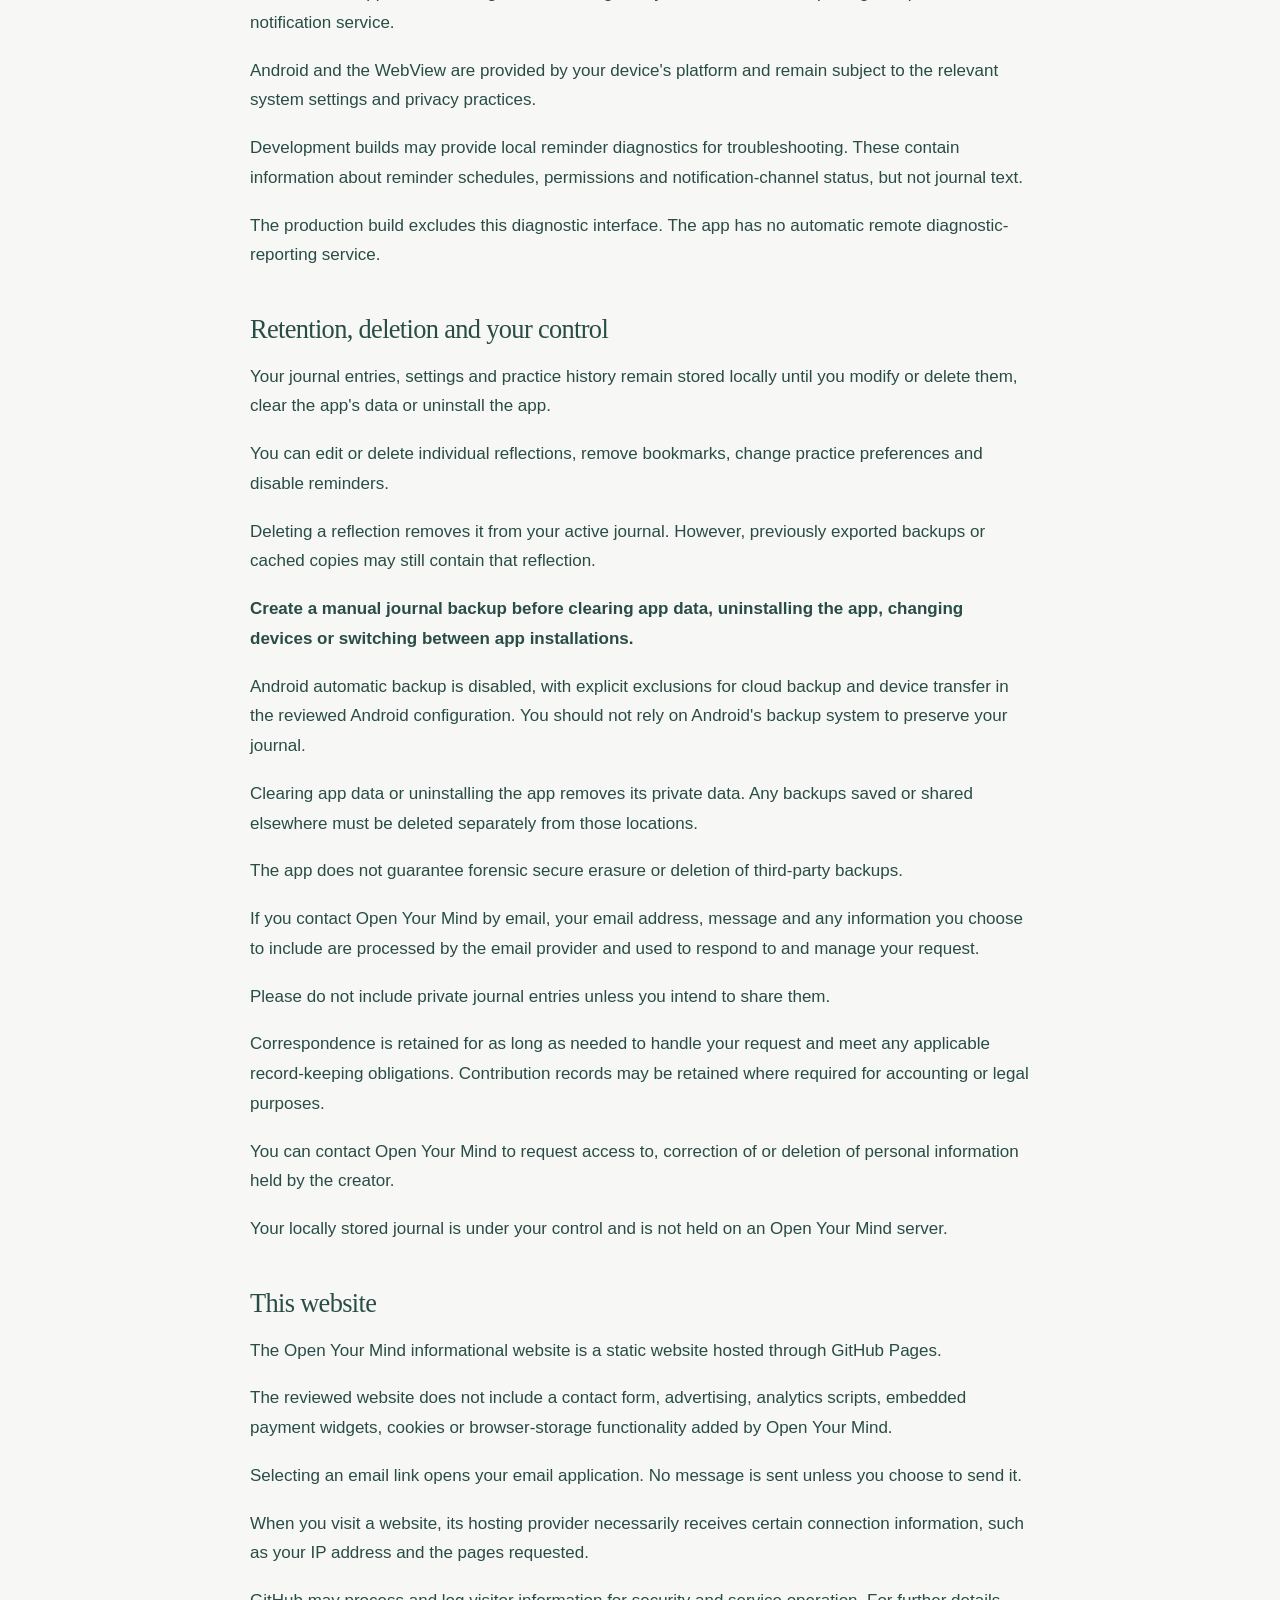
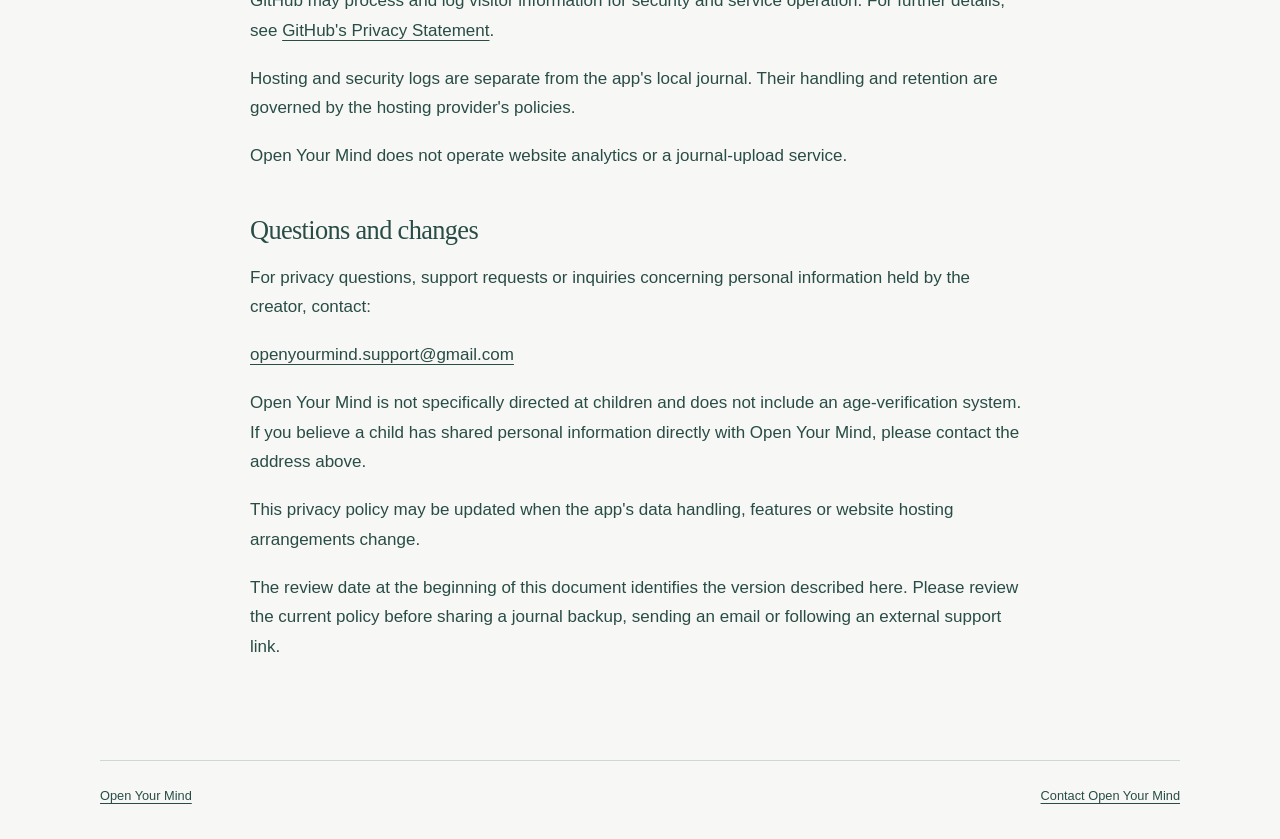
==== commit 046256aa: "Add files via upload" ====
--- a/privacy.html
+++ b/privacy.html
@@ -1,36 +1,71 @@
 <!doctype html>
-<html lang="en"><head><meta charset="utf-8"><meta name="viewport" content="width=device-width, initial-scale=1"><meta name="description" content="How Open Your Mind handles your local journal, reminders, backups and privacy. Contact OpenYourMind with privacy questions."><title>Privacy Policy · Open Your Mind</title><link rel="icon" href="assets/sun.png" type="image/png"><link rel="stylesheet" href="styles.css"></head>
-<body><a class="skip" href="#main">Skip to content</a><header class="site-header wrap"><a class="wordmark" href="index.html">OPEN YOUR MIND<span>Independent mind training</span></a><nav aria-label="Main navigation"><a href="index.html#contact">Contact</a><a href="privacy.html" aria-current="page">Privacy</a></nav></header>
-<main id="main" class="policy wrap"><a class="back" href="index.html">← Open Your Mind</a><aside class="preview-note" aria-label="Preview status">Public preview for the forthcoming Android release. Reviewed against the current implementation; final hosting and release declarations are still being prepared.</aside><h1>Privacy Policy</h1>
-<p>Open Your Mind<br>
-Last reviewed: 10 November 2026<br>
-Contact: <a href="mailto:openyourmind.support@gmail.com">openyourmind.support@gmail.com</a></p>
-<p>This policy describes the current Open Your Mind Android app and its informational website. Open Your Mind is an independently created mind-training and reflection app published Independent mind training, intended for adults aged 18 and over. It is not directed at children. You do not need an account to use the app.</p>
+<html lang="en"><head><meta charset="utf-8"/><meta content="width=device-width, initial-scale=1" name="viewport"/><meta content="How Open Your Mind handles locally stored reflections, journal backups, optional reminders and privacy. Contact Open Your Mind with questions." name="description"/><title>Privacy Policy · Open Your Mind</title><link href="assets/sun.png" rel="icon" type="image/png"/><link href="styles.css" rel="stylesheet"/></head>
+<body><a class="skip" href="#main">Skip to content</a><header class="site-header wrap"><a class="wordmark" href="index.html">OPEN YOUR MIND<span>Independent mind training</span></a><nav aria-label="Main navigation"><a href="index.html#contact">Contact</a><a aria-current="page" href="privacy.html">Privacy</a></nav></header>
+<main class="policy wrap" id="main"><a class="back" href="index.html">← Open Your Mind</a><aside aria-label="Preview status" class="preview-note">Public preview for the forthcoming Android release. Reviewed against the current implementation; final hosting and release declarations are still being prepared.</aside><h1>Privacy Policy</h1>
+<p><strong>Open Your Mind</strong><br/>Last reviewed: 10 November 2026<br/>Contact: <a href="mailto:openyourmind.support@gmail.com">openyourmind.support@gmail.com</a></p>
+<p>This policy describes the current Open Your Mind Android app and its informational website.</p>
+<p>Open Your Mind is an independently created mind-training and reflection app intended for a general audience. It is not specifically directed at children, and no account is required to use the app.</p>
 <h2>Information stored on your device</h2>
-<p>The app stores your journal reflections, their dates and identifiers, and their associated teaching and, where applicable, encounter identifiers. It also stores saved teachings, wording and reminder preferences, practice rhythm, manual teaching selections and encounter history. This information supports the journal, bookmarks, settings and guided practice.</p>
-<p>On Android, the journal is saved in app-private local files and mirrored in the app's WebView local storage. Temporary files support reliable saves. Other settings and progress are held in local storage. Browser previews use that browser's storage, separately from the installed Android app. These are not encrypted journal files; their protection depends on your device's operating-system protections and access controls.</p>
-<p>The app has no journal backend and does not automatically transmit your reflections, bookmarks, preferences or practice history to Open Your Mind. There is no account system or automatic cloud synchronisation. Open Your Mind cannot recover a lost local journal for you.</p>
+<p>The app stores your journal reflections, their dates and identifiers, and the teaching and, where applicable, encounter identifiers associated with them. It also stores your saved teachings, wording and reminder preferences, practice rhythm, manual teaching selections and encounter history. This information supports the journal, bookmarks, settings and guided practice.</p>
+<p>On Android, journal entries are saved in private app files and mirrored in the app's WebView local storage. Temporary files help ensure reliable saving. Other settings and progress are stored locally. Browser previews use the browser's own storage, separately from the installed Android app.</p>
+<p>Journal files are not encrypted by the app. Their protection depends on your device's operating system and access controls.</p>
+<p>The app has no journal backend and does not automatically transmit your reflections, bookmarks, preferences or practice history to Open Your Mind. There is no account system or automatic cloud synchronization. Open Your Mind cannot recover journal entries lost from your device.</p>
 <h2>Reminders and Android permissions</h2>
-<p>Morning and evening reminders are independent, optional and disabled by default. Notification permission is requested when you enable reminders. The selected local times and schedules are used on your device by Android's local notification service. Notifications contain generic practice or reflection messages, not journal text. Delivery may be delayed by Android or battery settings. You can change or disable reminders in the app's Settings and control notification permission in Android settings.</p>
-<p>The app includes notification, restart-restoration and wake-lock permissions to support local reminders. It does not request special exact-alarm access. Internet permission is present for the Capacitor Android environment; the reviewed app has no remote journal service or automatic app-data upload. The app does not request access to location, contacts, camera, microphone or broad shared storage/media. Import/export uses files or destinations you choose.</p>
+<p>Morning and evening reminders are optional, independent of one another and disabled by default.</p>
+<p>When you enable reminders, the app requests notification permission. Your selected times and schedules are used locally by Android's notification service. Notifications contain general practice or reflection messages, never journal text.</p>
+<p>Android or battery-saving settings may delay notification delivery. You can adjust or disable reminders in the app's Settings or manage notification permissions through Android settings.</p>
+<p>The app uses notification, restart-restoration and wake-lock permissions to support local reminders. It does not request special exact-alarm access.</p>
+<p>Internet permission is included in the Capacitor Android environment. The reviewed app has no remote journal service or automatic app-data upload.</p>
+<p>The app does not request access to your location, contacts, camera, microphone or broad shared storage or media. Journal import and export use files or destinations you select.</p>
 <h2>Manual export, import and sharing</h2>
-<p>Settings &gt; Journal &amp; Data lets you export your journal as an ordinary, unencrypted JSON file. Android opens its share sheet so you choose whether and where to save or send it. The app first writes a copy to its private export cache. That copy can remain until overwritten or cleared through device/app-data controls. Cancelling the share sheet does not create an external backup.</p>
-<p>Import reads a file you select, validates its journal records, checks for duplicates and asks for confirmation before merging or replacing entries. The file is processed locally and is not uploaded to Open Your Mind. Existing entries are kept when a merge encounters conflicting identifiers. Replacing the journal requires a separate confirmation.</p>
-<p>If you share a backup through another app or cloud provider, that service receives the file and handles it under its own policies. Backups may contain sensitive personal writing: choose a trusted destination and protect the exported file. The app does not automatically delete exported copies.</p>
+<p>You can back up your journal through <strong>Settings → Journal &amp; Data</strong>.</p>
+<p>Export creates an ordinary, unencrypted JSON file containing your journal entries. Android then opens its share sheet, allowing you to choose where to save or send the file.</p>
+<p>The app initially writes a copy to its private export cache. This copy may remain until it is overwritten or removed through device or app-data controls. Closing the share sheet without saving or sending the file does not create an external backup.</p>
+<p>To import a journal, you select a JSON file. The app validates its records, checks for duplicates and requests confirmation before merging or replacing entries.</p>
+<p>Import is processed locally. The file is not uploaded to Open Your Mind. When merging, existing entries are retained if their identifiers conflict with imported entries. Replacing the journal requires separate confirmation.</p>
+<p>If you save or share a backup using another app or cloud service, that provider receives the file and handles it according to its own privacy practices.</p>
+<p><strong>Journal backups may contain sensitive personal writing.</strong> Choose a trusted storage destination and protect exported files appropriately. The app does not automatically delete copies you have exported.</p>
 <h2>External links and voluntary contributions</h2>
-<p>Source links and the optional creator-support link open an external browser. The support destination is <a href="https://ko-fi.com/openyourminds">Ko-fi</a>. The app does not attach journal entries, preferences or practice history to these links. External websites and browsers handle connection information, cookies and any information you provide under their own policies.</p>
-<p>Contributions support the independent creator. All app content and features remain free, with no benefits tied to payment. The app has no payment SDK, checkout or payment tracking and does not store card details. Ko-fi and its payment providers process contributions. Open Your Mind may receive contributor information made available by those services, such as a display name, email, message and transaction information, to respond to support and administer contributions. Public messages may be visible on Ko-fi according to your choices. Consult <a href="https://more.ko-fi.com/privacy">Ko-fi's privacy policy</a> and your chosen payment provider's policy before contributing.</p>
+<p>The app includes links to external sources and an optional creator-support page. These links open in an external browser.</p>
+<p>The support page is hosted by <a href="https://ko-fi.com/openyourminds">Ko-fi</a>.</p>
+<p>The app does not attach your journal entries, preferences or practice history to external links. External websites and browsers may process connection information, cookies and information you voluntarily provide according to their own privacy policies.</p>
+<p>Contributions support the independent creator of Open Your Mind. All app content and features remain free, with no benefits tied to payment.</p>
+<p>The app does not include a payment SDK, in-app checkout or payment tracking, and it does not store payment card information. Ko-fi and its payment providers process contributions.</p>
+<p>Open Your Mind may receive information that these services make available to the creator, such as a contributor's display name, email address, message and transaction details. This information may be used to respond to contributions and administer creator support.</p>
+<p>Messages may be publicly visible on Ko-fi depending on the options you select.</p>
+<p>For further information, consult <a href="https://more.ko-fi.com/privacy">Ko-fi's privacy policy</a> and the privacy policy of your chosen payment provider.</p>
 <h2>Third-party code and diagnostics</h2>
-<p>The app uses React, Vite, Capacitor and Capacitor plugins for Android integration, local files, sharing, keyboard handling and local notifications. No advertising, analytics, remote crash-reporting or push-notification service is integrated in the reviewed app. Android and the WebView are provided by the device/platform provider and remain subject to its settings and policies.</p>
-<p>Development builds can expose local reminder diagnostics for troubleshooting. These describe reminder schedules and permission/channel state, not journal text; the production build excludes that diagnostic interface. The app has no automatic remote diagnostic-reporting endpoint.</p>
+<p>Open Your Mind uses React, Vite, Capacitor and Capacitor plugins for Android integration, local file handling, sharing, keyboard functionality and local notifications.</p>
+<p>The reviewed app does not integrate advertising, analytics, remote crash reporting or a push-notification service.</p>
+<p>Android and the WebView are provided by your device's platform and remain subject to the relevant system settings and privacy practices.</p>
+<p>Development builds may provide local reminder diagnostics for troubleshooting. These contain information about reminder schedules, permissions and notification-channel status, but not journal text.</p>
+<p>The production build excludes this diagnostic interface. The app has no automatic remote diagnostic-reporting service.</p>
 <h2>Retention, deletion and your control</h2>
-<p>Your active journal, settings and progress remain locally until you change or remove them, clear app data or uninstall the app. You can edit or delete individual reflections, remove bookmarks, change practice settings, and disable reminders. Deleting a reflection removes it from the active journal; an earlier exported or cached copy may still contain it. Keep a manual backup before clearing data, uninstalling, changing phones or changing app installations.</p>
-<p>Android automatic backup is disabled, with explicit cloud-backup and device-transfer exclusions in the reviewed Android configuration. Do not rely on Android backup to preserve your journal. Clearing app data or uninstalling removes app-private data; backups you saved or shared elsewhere must be deleted there separately. The app does not promise forensic secure erasure or deletion from third-party backups.</p>
-<p>If you email Open Your Mind, your email address, message and any information you choose to include are processed by the email provider and used to answer and manage your request. Do not include private journal text unless you intend to share it. Correspondence is kept while needed to handle the request and any applicable record-keeping obligations. Contribution records, if any, may need to be retained for applicable accounting/legal obligations. You can contact OpenYourMind to ask about access, correction or deletion of information Open Your Mind actually holds; local journal content is controlled on your device, not held on a Open Your Mind server.</p>
+<p>Your journal entries, settings and practice history remain stored locally until you modify or delete them, clear the app's data or uninstall the app.</p>
+<p>You can edit or delete individual reflections, remove bookmarks, change practice preferences and disable reminders.</p>
+<p>Deleting a reflection removes it from your active journal. However, previously exported backups or cached copies may still contain that reflection.</p>
+<p><strong>Create a manual journal backup before clearing app data, uninstalling the app, changing devices or switching between app installations.</strong></p>
+<p>Android automatic backup is disabled, with explicit exclusions for cloud backup and device transfer in the reviewed Android configuration. You should not rely on Android's backup system to preserve your journal.</p>
+<p>Clearing app data or uninstalling the app removes its private data. Any backups saved or shared elsewhere must be deleted separately from those locations.</p>
+<p>The app does not guarantee forensic secure erasure or deletion of third-party backups.</p>
+<p>If you contact Open Your Mind by email, your email address, message and any information you choose to include are processed by the email provider and used to respond to and manage your request.</p>
+<p>Please do not include private journal entries unless you intend to share them.</p>
+<p>Correspondence is retained for as long as needed to handle your request and meet any applicable record-keeping obligations. Contribution records may be retained where required for accounting or legal purposes.</p>
+<p>You can contact Open Your Mind to request access to, correction of or deletion of personal information held by the creator.</p>
+<p>Your locally stored journal is under your control and is not held on an Open Your Mind server.</p>
 <h2>This website</h2>
-<p>The supplied static website has no contact form, advertising, analytics scripts, embedded payment widgets, cookies or browser-storage code of its own. Following the email link opens your email application; no message is sent until you choose to send it.</p>
-<p>Serving a website necessarily exposes connection information such as your IP address and requested pages to its hosting provider. The public preview is hosted through OpenAI Sites and its hosting infrastructure; platform processing is governed by the <a href="https://openai.com/policies/privacy-policy/">OpenAI privacy policy</a>. If the site is deployed to GitHub Pages, GitHub logs visitors' IP addresses for security; see <a href="https://docs.github.com/en/site-policy/privacy-policies/github-general-privacy-statement">GitHub's privacy statement</a>. Host service/security logs are separate from the app's local journal and follow the host's retention and privacy practices. Open Your Mind has not added website analytics or a journal-upload service.</p>
+<p>The Open Your Mind informational website is a static website hosted through GitHub Pages.</p>
+<p>The reviewed website does not include a contact form, advertising, analytics scripts, embedded payment widgets, cookies or browser-storage functionality added by Open Your Mind.</p>
+<p>Selecting an email link opens your email application. No message is sent unless you choose to send it.</p>
+<p>When you visit a website, its hosting provider necessarily receives certain connection information, such as your IP address and the pages requested.</p>
+<p>GitHub may process and log visitor information for security and service operation. For further details, see <a href="https://docs.github.com/en/site-policy/privacy-policies/github-general-privacy-statement">GitHub's Privacy Statement</a>.</p>
+<p>Hosting and security logs are separate from the app's local journal. Their handling and retention are governed by the hosting provider's policies.</p>
+<p>Open Your Mind does not operate website analytics or a journal-upload service.</p>
 <h2>Questions and changes</h2>
-<p>Contact OpenYourMind at <a href="mailto:openyourmind.support@gmail.com">openyourmind.support@gmail.com</a> with privacy or support questions. The app is intended for adults aged 18 and over and does not include an age-verification system. If you believe a child has sent personal information directly to Open Your Mind, contact this address.</p>
-<p>This policy will be updated when the app's data handling or hosting arrangements change. The review date above identifies this version. Review the current policy before sharing a backup, sending an email or following an external support link.</p></main>
-<footer class="site-footer wrap"><a href="index.html">Open Your Mind</a><a href="mailto:openyourmind.support@gmail.com">Contact OpenYourMind</a></footer></body></html>
+<p>For privacy questions, support requests or inquiries concerning personal information held by the creator, contact:</p>
+<p><a href="mailto:openyourmind.support@gmail.com">openyourmind.support@gmail.com</a></p>
+<p>Open Your Mind is not specifically directed at children and does not include an age-verification system. If you believe a child has shared personal information directly with Open Your Mind, please contact the address above.</p>
+<p>This privacy policy may be updated when the app's data handling, features or website hosting arrangements change.</p>
+<p>The review date at the beginning of this document identifies the version described here. Please review the current policy before sharing a journal backup, sending an email or following an external support link.</p>
+</main>
+<footer class="site-footer wrap"><a href="index.html">Open Your Mind</a><a href="mailto:openyourmind.support@gmail.com">Contact Open Your Mind</a></footer></body></html>
